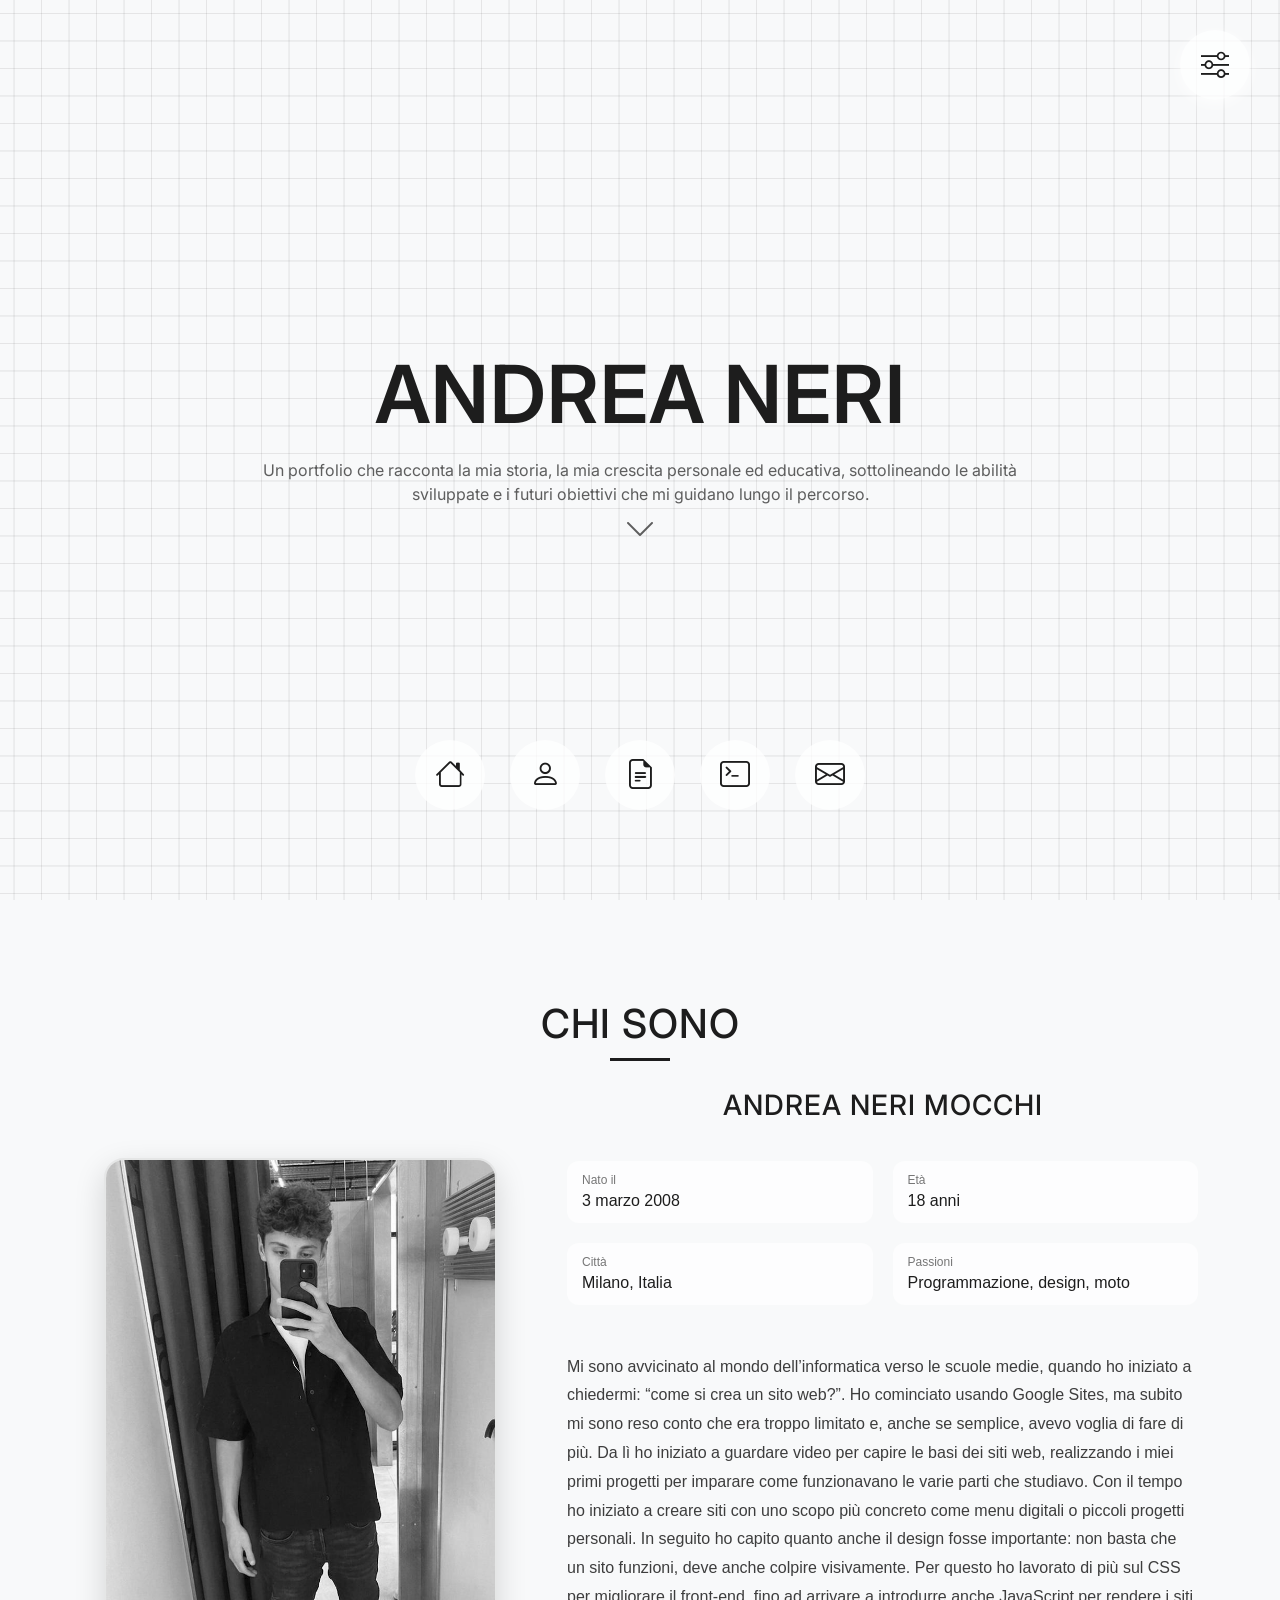
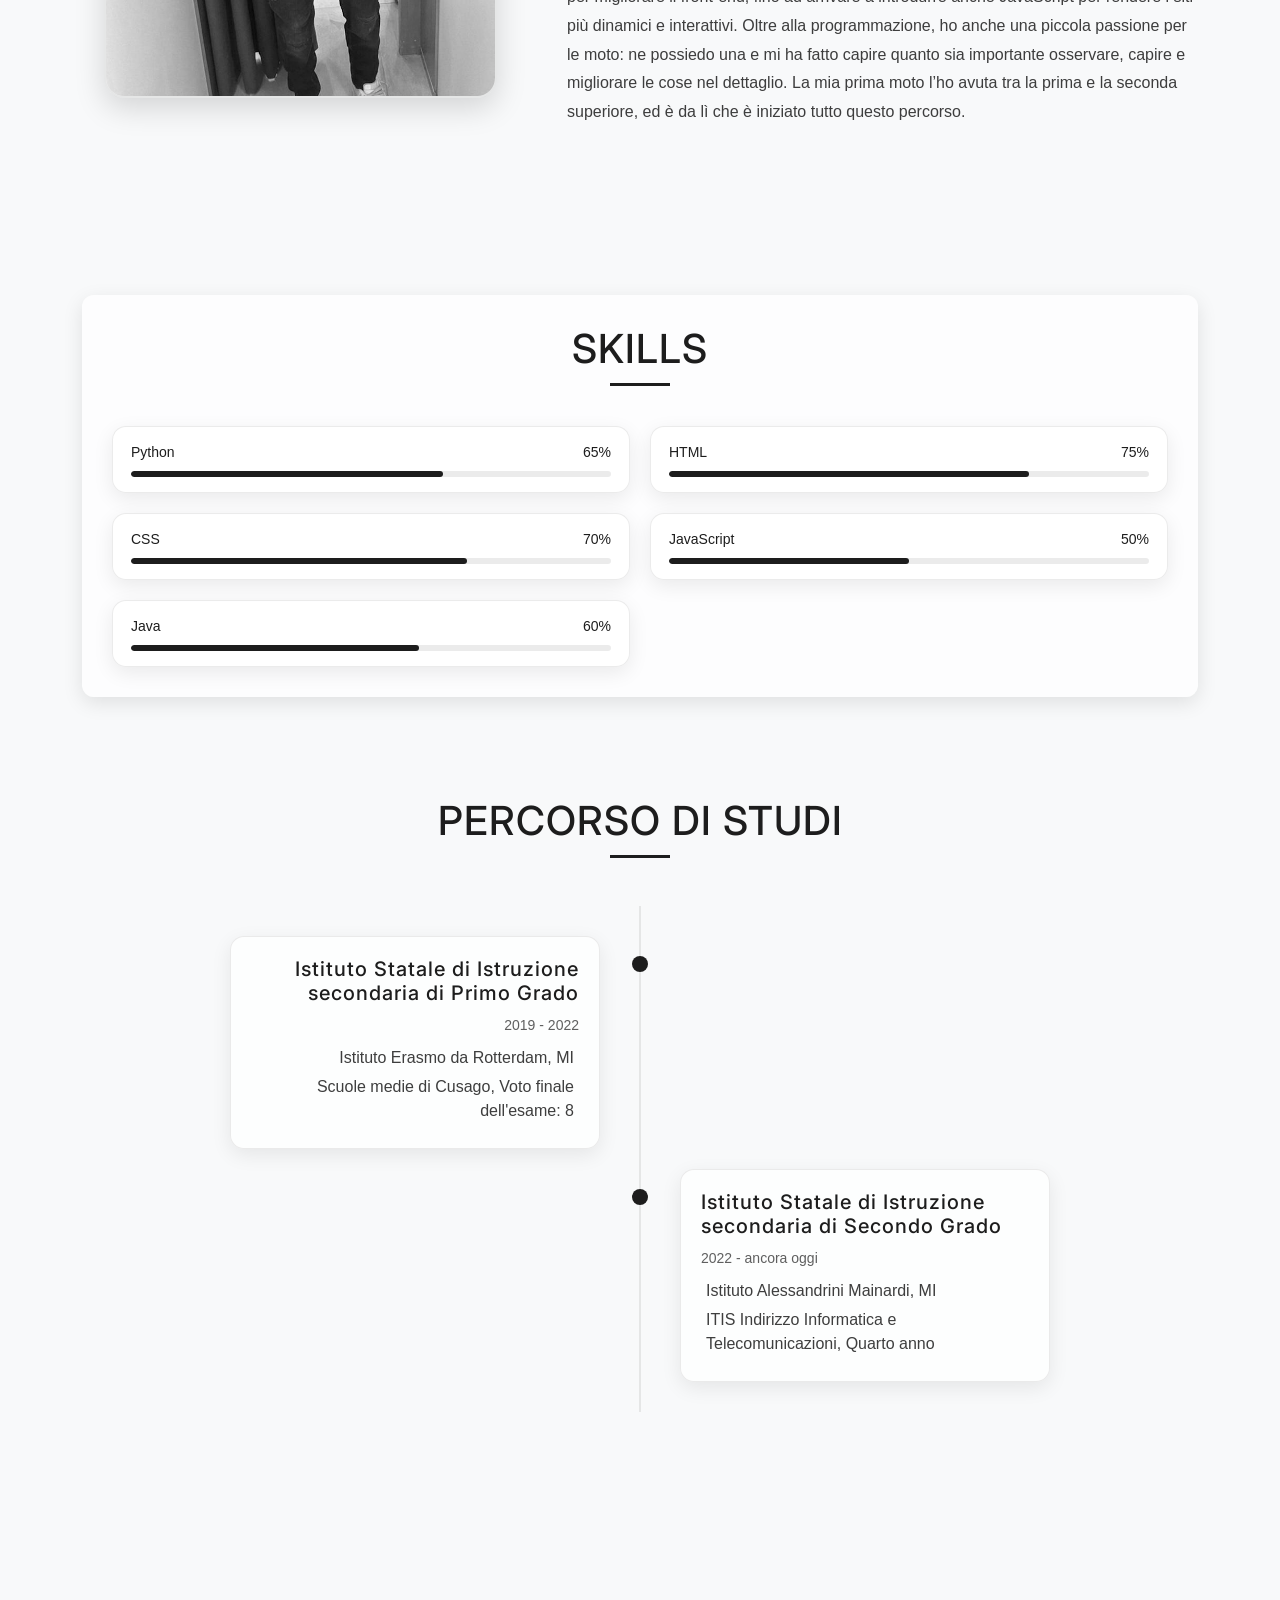
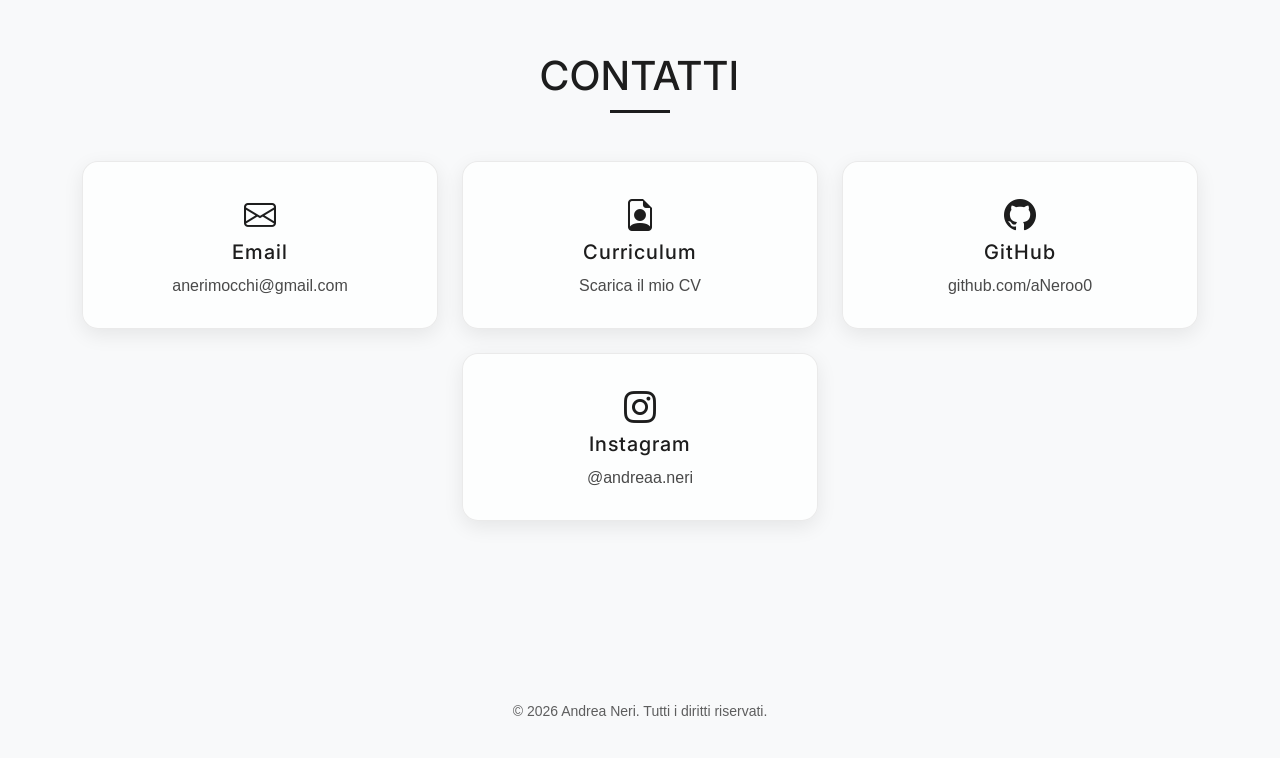
==== index.html @ 84ea5481 "Update index.html" ====
<!doctype html>
<html lang="it">
  <head>
    <meta charset="utf-8">
    <meta name="viewport" content="width=device-width, initial-scale=1">
    <title>Andrea Neri</title>
    <script src="loading/loading.js" defer></script>
    <link href="https://cdn.jsdelivr.net/npm/bootstrap@5.3.8/dist/css/bootstrap.min.css" rel="stylesheet" integrity="sha384-sRIl4kxILFvY47J16cr9ZwB07vP4J8+LH7qKQnuqkuIAvNWLzeN8tE5YBujZqJLB" crossorigin="anonymous">
    <!-- js -->
    <script src="js/index.js"></script>
    <!-- icons -->
    <link href="https://cdn.jsdelivr.net/npm/bootstrap-icons@1.11.3/font/bootstrap-icons.css" rel="stylesheet">
    <!-- Fonts -->
    <link href="https://fonts.googleapis.com/css2?family=Inter:wght@300;400;500;600&family=Playfair+Display:wght@500;600;700&display=swap" rel="stylesheet">
    <link rel="stylesheet" href="css/index.css">
  </head>
  <body>
    <!-- Navbar -->
    <nav class="bottom-navbar">
      <ul>
        <li>
          <a href="#home" data-label="HOME">
            <i class="bi bi-house"></i>
          </a>
        </li>
        <li>
          <a href="#chi-sono" data-label="CHI SONO">
            <i class="bi bi-person"></i>
          </a>
        </li>
        <li>
          <a href="#studi" data-label="STUDI">
            <i class="bi bi-file-earmark-text"></i>
          </a>
        </li>
        <li>
          <a href="#progetti" data-label="PROGETTI">
            <i class="bi bi-terminal"></i>
          </a>
        </li>
        <li>
          <a href="#contatti" data-label="CONTATTI">
            <i class="bi bi-envelope"></i>
          </a>
        </li>
      </ul>
    </nav>

    <!-- Home -->
    <main class="hero-section d-flex align-items-center justify-content-center text-center" id="home">
      <div class="container">
        <h1 class="display-1 fw-semibold hero-title">ANDREA NERI</h1>     
        <p class="mt-3 hero-description">
          Un portfolio che racconta la mia storia, la mia crescita personale ed educativa, sottolineando le abilità sviluppate e i futuri obiettivi che mi guidano lungo il percorso.
        </p>
        <i class="bi bi-chevron-down scroll-indicator"></i>
      </div>
    </main>

    <!-- Chi sono -->
    <section id="chi-sono" class="section">
      <div class="container">
        <div class="text-center mb-5">
          <h1 class="section-title">CHI SONO</h1>
          <div class="section-line"></div>
        </div>
        <div class="row align-items-center g-5">
          <div class="col-lg-5 text-center">
            <div class="about-image">
              <img src="img/me.jpeg" alt="Foto profilo" class="no-interaction" draggable="false">
            </div>
          </div>
          <div class="col-lg-7">
            <h2 class="info-title text-center">ANDREA NERI MOCCHI</h2>
            <div class="info-grid">
              <div class="info-item">
                <span>Nato il</span>
                <p>3 marzo 2008</p>
              </div>
              <div class="info-item">
                <span>Età</span>
                <p>18 anni</p>
              </div>
              <div class="info-item">
                <span>Città</span>
                <p>Milano, Italia</p>
              </div>
              <div class="info-item">
                <span>Passioni</span>
                <p>Programmazione, design, moto</p>
              </div>
            </div>
            <div class="row mt-5">
              <div class="col-12">
                <p class="about-text">
                  Mi sono avvicinato al mondo dell’informatica verso le scuole medie, quando ho iniziato a chiedermi: “come si crea un sito web?”. 
                  Ho cominciato usando Google Sites, ma subito mi sono reso conto che era troppo limitato e, anche se semplice, avevo voglia di fare di più. Da lì ho iniziato a guardare video per capire le basi dei siti web, realizzando i miei primi progetti per imparare come funzionavano le varie parti che studiavo. Con il tempo ho iniziato a creare siti con uno scopo più concreto come menu digitali o piccoli progetti personali. In seguito ho capito quanto anche il design fosse importante: non basta che un sito funzioni, deve anche colpire visivamente. Per questo ho lavorato di più sul CSS per migliorare il front-end, fino ad arrivare a introdurre anche JavaScript per rendere i siti più dinamici e interattivi. 
                  Oltre alla programmazione, ho anche una piccola passione per le moto: ne possiedo una e mi ha fatto capire quanto sia importante osservare, capire e migliorare le cose nel dettaglio. La mia prima moto l’ho avuta tra la prima e la seconda superiore, ed è da lì che è iniziato tutto questo percorso.
                </p>
              </div>
            </div>
          </div>
        </div>
        </div>
      </div>
      </div>
    </section>

    <!-- Skills -->
    <section>
      <div class="container">
        <div class="skills-wrapper mt-5">
        <div class="text-center mb-4">
          <h1 class="section-title">SKILLS</h1>
          <div class="section-line skills"></div>
        </div>
        <div class="skills-grid">
          <div class="skill">
            <div class="skill-header">
              <span>Python</span>
              <span>65%</span>
            </div>
            <div class="skill-bar">
              <div class="skill-fill" style="width: 65%"></div>
            </div>
          </div>
          <div class="skill">
            <div class="skill-header">
              <span>HTML</span>
              <span>75%</span>
            </div>
            <div class="skill-bar">
              <div class="skill-fill" style="width: 75%"></div>
            </div>
          </div>
          <div class="skill">
            <div class="skill-header">
              <span>CSS</span>
              <span>70%</span>
            </div>
            <div class="skill-bar">
              <div class="skill-fill" style="width: 70%"></div>
            </div>
          </div>
          <div class="skill">
            <div class="skill-header">
              <span>JavaScript</span>
              <span>50%</span>
            </div>
            <div class="skill-bar">
              <div class="skill-fill" style="width: 50%"></div>
            </div>
          </div>
          <div class="skill">
            <div class="skill-header">
              <span>Java</span>
              <span>60%</span>
            </div>
            <div class="skill-bar">
              <div class="skill-fill" style="width: 60%"></div>
            </div>
          </div>
      <div>
    </section>

    <!-- Studi -->
    <section id="studi" class="section">
      <div class="container">
        <div class="text-center mb-5">
          <h1 class="section-title">PERCORSO DI STUDI</h1>
          <div class="section-line"></div>
        </div>
        <div class="timeline">
          <div class="timeline-item">
            <div class="timeline-dot"></div>
            <div class="timeline-content">
              <h3>Istituto Statale di Istruzione secondaria di Primo Grado</h3>
              <span class="timeline-date">2019 - 2022</span>
              <p>Istituto Erasmo da Rotterdam, MI</p>
              <p>Scuole medie di Cusago, Voto finale dell'esame: 8</p>
            </div>
          </div>
          <div class="timeline-item">
            <div class="timeline-dot"></div>
            <div class="timeline-content">
              <h3>Istituto Statale di Istruzione secondaria di Secondo Grado</h3>
              <span class="timeline-date">2022 - ancora oggi</span>
              <p>Istituto Alessandrini Mainardi, MI</p>
              <p>ITIS Indirizzo Informatica e Telecomunicazioni, Quarto anno</p>
            </div>
          </div>
        </div>
      </div>
    </section>

    <!-- Progetti 
    <section id="progetti">
      <div class="container">
        <div class="mt-5">
        <div class="text-center mb-4">
          <h1 class="section-title">PROGETTI</h1>
          <div class="section-line"></div>
        </div>
        <div class="main-content text-center">
          <span>IN LAVORAZIONE</span>
        </div>
      </div>
    </section>
    -->

    <!-- Contatti -->
    <section id="contatti" class="section">
      <div class="container">
        <div class="text-center mb-5">
          <h1 class="section-title">CONTATTI</h1>
          <div class="section-line"></div>
        </div>
        <div class="row justify-content-center g-4">
          <div class="col-md-4 col-sm-6">
            <a href="mailto:anerimocchi@gmail.com" class="contact-card text-center">
              <i class="bi bi-envelope"></i>
              <h5>Email</h5>
              <p>anerimocchi@gmail.com</p>
            </a>
          </div>
          <div class="col-md-4 col-sm-6">
            <a href="CV_Andrea_Neri.pdf" target="_blank" class="contact-card text-center">
              <i class="bi bi-file-earmark-person"></i>
              <h5>Curriculum</h5>
              <p>Scarica il mio CV</p>
            </a>
          </div>
          <div class="col-md-4 col-sm-6">
            <a href="https://github.com/aNeroo0" target="_blank" class="contact-card text-center">
              <i class="bi bi-github"></i>
              <h5>GitHub</h5>
              <p>github.com/aNeroo0</p>
            </a>
          </div>
          <div class="col-md-4 col-sm-6">
            <a href="https://instagram.com/andreaa.neri" target="_blank" class="contact-card text-center">
              <i class="bi bi-instagram"></i>
              <h5>Instagram</h5>
              <p>@andreaa.neri</p>
            </a>
          </div>
        </div>
      </div>
    </section>

    <!-- Footer -->
    <footer class="footer text-center">
      <div class="container">
        <p>© 2026 Andrea Neri. Tutti i diritti riservati.</p>
      </div>
    </footer>

    <!-- Pulsante Impostazioni -->
    <div class="settings-container">
      <button class="settings-btn" id="settingsToggle">
        <i class="bi bi-sliders"></i>
      </button>
      <div class="settings-menu" id="settingsMenu">
        <h6 class="settings-title">Impostazioni</h6>
        <div class="settings-item">
          <i class="bi bi-moon-stars"></i>
          <span>Modalità Scura</span>
          <label class="switch">
            <input type="checkbox" id="themeToggle">
            <span class="slider"></span>
          </label>
        </div>
        <div class="settings-item">
          <i class="bi bi-type"></i>
          <span>Testo Grande</span>
          <label class="switch">
            <input type="checkbox" id="fontToggle">
            <span class="slider"></span>
          </label>
        </div>
      </div>
    </div>

    <!-- MOBILE NAVBAR -->
    <button class="menu-toggle" id="menuToggle">
      <i class="bi bi-list"></i>
    </button>

    <div id="menuOverlay" class="menu-overlay">
      <div class="menu-box">
        <nav class="mobile-nav">
          <a href="#home">Home</a>
          <a href="#chi-sono">Chi sono</a>
          <a href="#studi">Studi</a>
          <a href="#progetti">Progetti</a>
          <a href="#contatti">Contatti</a>
        </nav>
        
        <hr class="menu-divider">
        
        <div class="mobile-settings">
          <div class="settings-item">
            <div class="d-flex align-items-center">
              <i class="bi bi-moon-stars"></i>
              <span>Modalità Scura</span>
            </div>
            <label class="switch">
              <input type="checkbox" id="themeToggleMobile">
              <span class="slider"></span>
            </label>
          </div>

          <div class="settings-item mt-3">
            <div class="d-flex align-items-center">
              <i class="bi bi-type me-2"></i>
              <span>Testo Grande</span>
            </div>
            <label class="switch">
              <input type="checkbox" id="fontToggleMobile">
              <span class="slider"></span>
            </label>
          </div>
        </div>
      </div>
    </div>
    
    <script src="https://cdn.jsdelivr.net/npm/bootstrap@5.3.8/dist/js/bootstrap.bundle.min.js" integrity="sha384-FKyoEForCGlyvwx9Hj09JcYn3nv7wiPVlz7YYwJrWVcXK/BmnVDxM+D2scQbITxI" crossorigin="anonymous"></script>
  </body>
</html>
---- css/index.css ----
html, body {
  height: 100%;
  margin: 0;
  padding: 0;
}

* {
  box-sizing: border-box;
}

/* Variabili Tema */
:root {
  --bg-color: #f8f9fa;
  --grid-color: rgba(0, 0, 0, 0.08);
  --text-color: #1d1d1d;
  --card-bg: rgba(255, 255, 255, 0.750);
}

body.dark-mode {
  --bg-color: #191a1a;
  --grid-color: rgba(114, 114, 114, 0.3);
  --text-color: #ffffff;
  --card-bg: rgba(0, 0, 0, 0.6);
}

body {
  min-height: 100vh;
  background-color: var(--bg-color);
  background-image:
    linear-gradient(0deg,
      transparent 24%,
      var(--grid-color) 25%,
      var(--grid-color) 26%,
      transparent 27%,
      transparent 74%,
      var(--grid-color) 75%,
      var(--grid-color) 76%,
      transparent 77%,
      transparent),
    linear-gradient(90deg,
      transparent 24%,
      var(--grid-color) 25%,
      var(--grid-color) 26%,
      transparent 27%,
      transparent 74%,
      var(--grid-color) 75%,
      var(--grid-color) 76%,
      transparent 77%,
      transparent);
  background-size: 55px 55px;
  background-attachment: fixed;
  color: var(--text-color);
  font-family: "Segoe UI", Arial, sans-serif;
  transition: background-color 0.3s ease, color 0.3s ease;
  overflow-x: hidden;
}

h1, h2, h3, h4, h5, h6 {
  font-family: "Inter", sans-serif;
  font-weight: 500;
  letter-spacing: 1px;
}

.main-content {
  background: var(--card-bg);
  border-radius: 12px;
  padding: 40px;
  margin-top: 40px;
  box-shadow: 0 4px 20px rgba(0, 0, 0, 0.1);
}

.section {
  padding: 100px 0;
}

::selection {
  background: var(--text-color);
  color: var(--bg-color);
}

::-moz-selection {
  background: var(--text-color);
  color: var(--bg-color);
}

.section-line {
  width: 60px;
  height: 3px;
  background: var(--text-color);
  margin: 10px auto 0;
}

.no-interaction {
  pointer-events: none;
  user-select: none;
  -webkit-user-select: none;
  -moz-user-select: none; 
  -ms-user-select: none; 
  -webkit-user-drag: none;
}

/* Navbar */
.bottom-navbar {
  position: fixed;
  bottom: 80px;
  left: 50%;
  transform: translateX(-50%);
  padding: 10px 15px;
  border-radius: 50px;
  z-index: 1000;
  transition: all 0.3s ease;
}

.bottom-navbar ul {
  list-style: none;
  display: flex;
  gap: 25px;
  margin: 0;
  padding: 0;
}

.bottom-navbar a {
  position: relative;
  width: 70px;
  height: 70px;
  background: var(--card-bg);
  color: var(--text-color);
  border-radius: 50%;
  display: flex;
  align-items: center;
  justify-content: center;
  text-decoration: none;
  font-size: 30px;
  transition: all 0.3s ease;
}

.bottom-navbar a:hover {
  background: var(--text-color);
  color: var(--bg-color);
  transform: translateY(-5px);
}

.bottom-navbar a::after {
  font-family: "Inter", sans-serif;
  font-weight: 500;
  letter-spacing: 1px;
  content: attr(data-label);
  position: absolute;
  bottom: 80px;
  left: 50%;
  transform: translateX(-50%);
  background: var(--text-color);
  color: var(--bg-color);
  padding: 5px 10px;
  border-radius: 5px;
  font-size: 12px;
  white-space: nowrap;
  opacity: 0;
  pointer-events: none;
  transition: opacity 0.3s ease, transform 0.3s ease;
}

.bottom-navbar a:hover::after {
  opacity: 1;
  transform: translateX(-50%) translateY(-5px);
}


/* Home */
.hero-section {
  min-height: 100vh;
  display: flex;
  align-items: center;
  justify-content: center;
  text-align: center;
  padding: 20px;
}

.hero-title {
  font-family: "Inter", sans-serif;
  font-weight: 500;
  letter-spacing: 1px;
}

.hero-description {
  font-family: "Inter", sans-serif;
  max-width: 800px;
  margin: 0 auto;
  opacity: 0.7;
}

.scroll-indicator {
  margin-top: 40px;
  font-size: 2rem;
  color: var(--text-color);
  opacity: 0.7;
  animation: bounce 1.8s infinite;
}

@keyframes bounce {
  0%, 100% {
    opacity: 0.5;
  }
  50% {
    opacity: 1;
  }
}

/* Chi sono */
.about-image {
  width: 90%;
  margin: auto;
  border-radius: 20px;
  overflow: hidden;
  border: 2px solid var(--grid-color);
  box-shadow: 0 10px 30px rgba(0,0,0,0.15);
}

.about-image img {
  width: 110%;
  height: 110%;
  object-fit: cover;
}

.info-title {
  margin-top: -50px;
  padding: 30px;
  font-size: 28px;
}

.info-grid {
  display: grid;
  grid-template-columns: 2fr 2fr;
  gap: 20px;
}

.info-item {
  padding: 10px 15px;
  background: var(--card-bg);
  border-radius: 12px;
}

.info-item span {
  font-size: 12px;
  opacity: 0.6;
  display: block;
}

.info-item p {
  margin: 0;
  font-weight: 500;
}

.about-text {
  line-height: 1.8;
  opacity: 0.85;
  margin-bottom: 20px;
}

/* Skills */
.skills-wrapper {
  background: var(--card-bg);
  padding: 30px;
  border-radius: 12px;
  box-shadow: 0 6px 20px rgba(0,0,0,0.1);
}

.skills {
  margin-bottom: 40px;
}

.skills-grid {
  display: grid;
  grid-template-columns: 1fr 1fr;
  gap: 20px;
}

.skill {
  background: var(--card-bg);
  padding: 15px 18px;
  border-radius: 14px;
  border: 1px solid var(--grid-color);
  box-shadow: 0 6px 20px rgba(0,0,0,0.08);
}

.skill-header {
  display: flex;
  justify-content: space-between;
  font-weight: 500;
  font-size: 14px;
  margin-bottom: 8px;
}

.skill-bar {
  width: 100%;
  height: 6px;
  background: var(--grid-color);
  border-radius: 20px;
  overflow: hidden;
}

.skill-fill {
  height: 100%;
  background: var(--text-color);
  border-radius: 20px;
  transition: width 1s ease;
}

/* Studi */
.timeline {
  position: relative;
  max-width: 900px;
  margin: 40px auto;
  padding: 20px 0;
}

.timeline::before {
  content: "";
  position: absolute;
  left: 50%;
  top: 0;
  width: 2px;
  height: 100%;
  background: var(--grid-color);
  transform: translateX(-50%);
}

.timeline-item {
  position: relative;
  width: 50%;
  padding: 10px 40px;
  box-sizing: border-box;
}

.timeline-item:nth-child(odd) {
  left: 0;
  text-align: right;
}

.timeline-item:nth-child(even) {
  left: 50%;
  text-align: left;
}

.timeline-dot {
  position: absolute;
  top: 30px;
  right: -8px;
  width: 16px;
  height: 16px;
  background: var(--text-color);
  border-radius: 50%;
}

.timeline-item:nth-child(even) .timeline-dot {
  left: -8px;
}

.timeline-content {
  background: var(--card-bg);
  padding: 20px;
  border-radius: 14px;
  border: 1px solid var(--grid-color);
  box-shadow: 0 6px 20px rgba(0, 0, 0, 0.08);
}

.timeline-content h3 {
  margin-bottom: 10px;
  font-size: 20px;
}

.timeline-date {
  font-size: 14px;
  opacity: 0.7;
  display: block;
  margin-bottom: 10px;
}

.timeline-content p {
  margin: 5px;
  opacity: 0.85;
}

/* Progetti */
/* Contatti */
.contact-card {
  display: block;
  background: var(--card-bg);
  border: 1px solid var(--grid-color);
  border-radius: 16px;
  padding: 30px 20px;
  text-decoration: none;
  color: var(--text-color);
  transition: all 0.3s ease;
  box-shadow: 0 6px 20px rgba(0, 0, 0, 0.08);
  height: 100%;
}

.contact-card i {
  font-size: 2rem;
  margin-bottom: 15px;
  color: var(--text-color);
}

.contact-card h5 {
  margin-bottom: 10px;
  font-family: "Inter", sans-serif;
}

.contact-card p {
  margin: 0;
  opacity: 0.8;
  font-weight: 500;
}

.contact-card:hover {
  transform: translateY(-6px);
  box-shadow: 0 12px 25px rgba(0, 0, 0, 0.12);
  color: var(--text-color);
}

.contact-card:visited,
.contact-card:active {
  color: var(--text-color);
  text-decoration: none;
}

/* Footer */
.footer {
  margin-top: 60px;
  padding: 20px 0;
  background: transparent;
  opacity: 0.7;
  font-size: 14px;
}


/* Impostazioni */
.settings-container {
  position: fixed;
  top: 30px;
  right: 30px;
  z-index: 1100;
}

.settings-btn {
  width: 70px;
  height: 70px;
  background: var(--card-bg);
  color: var(--text-color);
  border: none;
  border-radius: 50%;
  font-size: 28px;
  display: flex;
  align-items: center;
  justify-content: center;
  box-shadow: 0 4px 15px var(--card-bg);
  transition: all 0.3s ease;
}

.settings-btn:hover {
  background: var(--card-bg);
  color: var(--text-color);
}
.settings-menu {
  position: absolute;
  top: 80px;
  right: 0;
  width: 260px;
  background: var(--card-bg);
  border-radius: 16px;
  padding: 20px;
  border: 1px solid var(--grid-color);
  box-shadow: 0 10px 25px rgba(0, 0, 0, 0.15);
  display: none;
  backdrop-filter: blur(10px);
}

.settings-menu.active {
  display: block;
  animation: fadeIn 0.3s ease;
}

.settings-title {
  font-family: "Inter", sans-serif;
  margin-bottom: 20px;
  text-align: center;
}

.settings-item {
  display: flex;
  align-items: center;
  justify-content: space-between;
  margin-bottom: 15px;
  font-size: 14px;
}

.settings-item i {
  margin-right: 8px;
}

.switch {
  position: relative;
  display: inline-block;
  width: 42px;
  height: 22px;
}

.switch input {
  opacity: 0;
  width: 0;
  height: 0;
}

.slider {
  position: absolute;
  cursor: pointer;
  inset: 0;
  background-color: #ccc;
  border-radius: 34px;
  transition: 0.3s;
}

.slider:before {
  content: "";
  position: absolute;
  height: 16px;
  width: 16px;
  left: 3px;
  bottom: 3px;
  background-color: white;
  border-radius: 50%;
  transition: 0.3s;
}

input:checked + .slider {
  background-color: var(--bg-color);
}

input:checked + .slider:before {
  transform: translateX(20px);
}

body.large-text {
  font-size: 1.1rem;
}


/* Media Queries */
@media (max-width: 768px) {

  html, body {
    overflow-x: hidden;
  }

  /* Navbar */
  .bottom-navbar,
  .settings-container {
    display: none;
  }

  /* Chi sono */
  .info-grid {
    grid-template-columns: 1fr;
  }

  .about-text {
    margin: 10px;
  }
  
  /* Skills */
  .skills-grid {
    grid-template-columns: 1fr;
  }
  
  /* Studi */
  .timeline::before {
    left: 0px;
    transform: none;
  }

  .timeline-item {
    margin-top: 80px;
    width: 100%;
    padding: 10px 20px;
  }
  
  .timeline-item:nth-child(odd),
  .timeline-item:nth-child(even) {
    left: 0;
    text-align: left;
  }
  
  .timeline-dot {
    top: -8px;
    left: -6px;
  }
}

.menu-toggle,
.menu-overlay {
    display: none;
}

/* MOBILE NAVBAR */
@media (max-width: 768px) {
  .menu-toggle {
    position: fixed;
    top: 20px;
    right: 20px;
    z-index: 2100;
    width: 55px;
    height: 55px;
    border-radius: 50%;
    border: none;
    background: var(--card-bg);
    color: var(--text-color);
    font-size: 26px;
    display: flex;
    align-items: center;
    justify-content: center;
    box-shadow: 0 4px 15px rgba(0,0,0,0.1);
    cursor: pointer;
    transition: transform 0.3s cubic-bezier(0.175, 0.885, 0.32, 1.275);
    backdrop-filter: blur(5px);
  }

  .menu-toggle:active {
    transform: scale(0.9);
  }

  .menu-overlay {
    position: fixed;
    inset: 0;
    background: rgba(0, 0, 0, 0.4);
    backdrop-filter: blur(8px);
    display: flex;
    justify-content: center;
    align-items: center;
    opacity: 0;
    pointer-events: none;
    transition: all 0.4s ease;
    z-index: 2000;
  }

  .menu-overlay.active {
    opacity: 1;
    pointer-events: all;
  }

  .menu-box {
    background: var(--card-bg);
    width: 85%;
    max-width: 320px;
    padding: 40px 30px;
    border-radius: 24px;
    text-align: center;
    box-shadow: 0 20px 40px rgba(0,0,0,0.2);
    transform: translateY(30px) scale(0.9);
    transition: all 0.4s cubic-bezier(0.165, 0.84, 0.44, 1);
  }

  .menu-overlay.active .menu-box {
    transform: translateY(0) scale(1);
  }

  .mobile-nav a {
    display: block;
    padding: 12px;
    margin: 5px 0;
    color: var(--text-color);
    text-decoration: none;
    font-size: 20px;
    font-weight: 500;
    font-family: "Inter", sans-serif;
    transition: opacity 0.2s;
  }

  .mobile-nav a:active {
    opacity: 0.5;
  }

  .menu-divider {
    margin: 25px 0;
    opacity: 0.1;
    border-color: var(--text-color);
  }
  .mobile-settings .settings-item {
    display: flex;
    align-items: center;
    justify-content: space-between;
    font-size: 16px;
  }
}
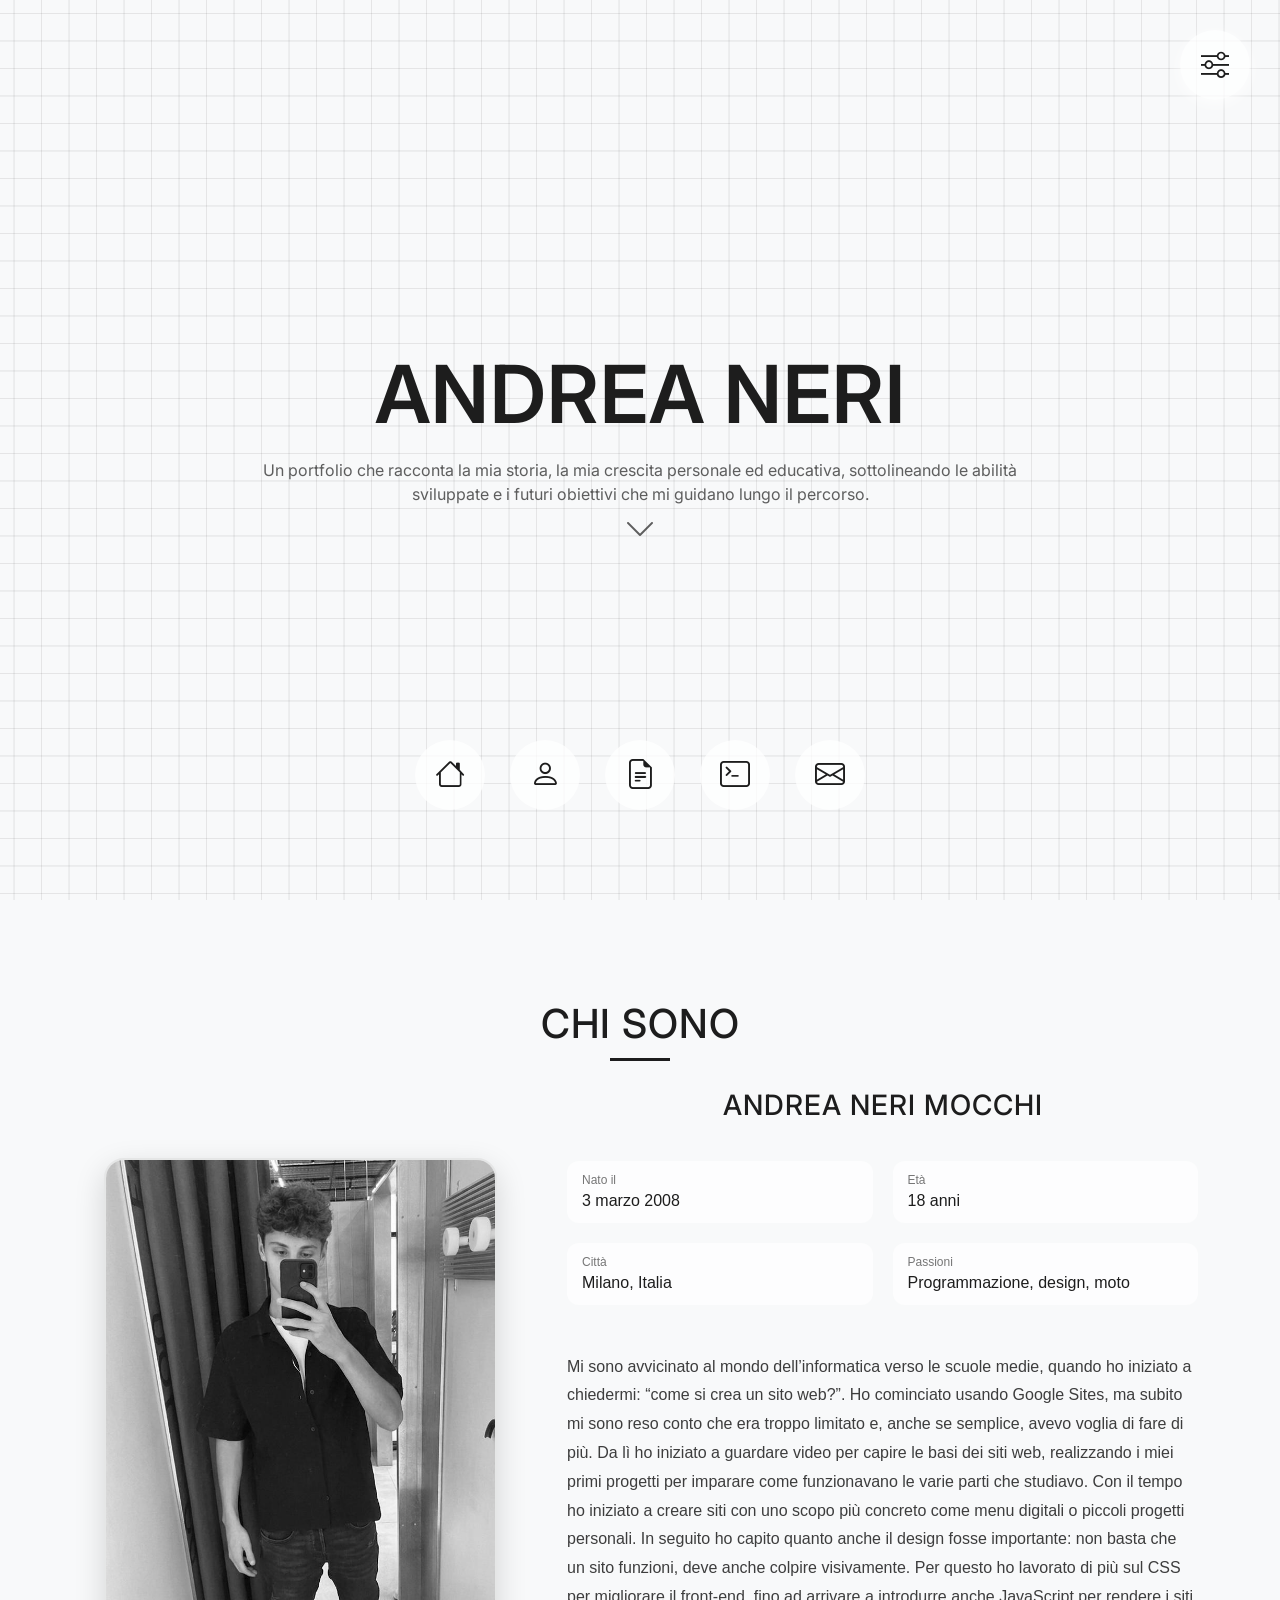
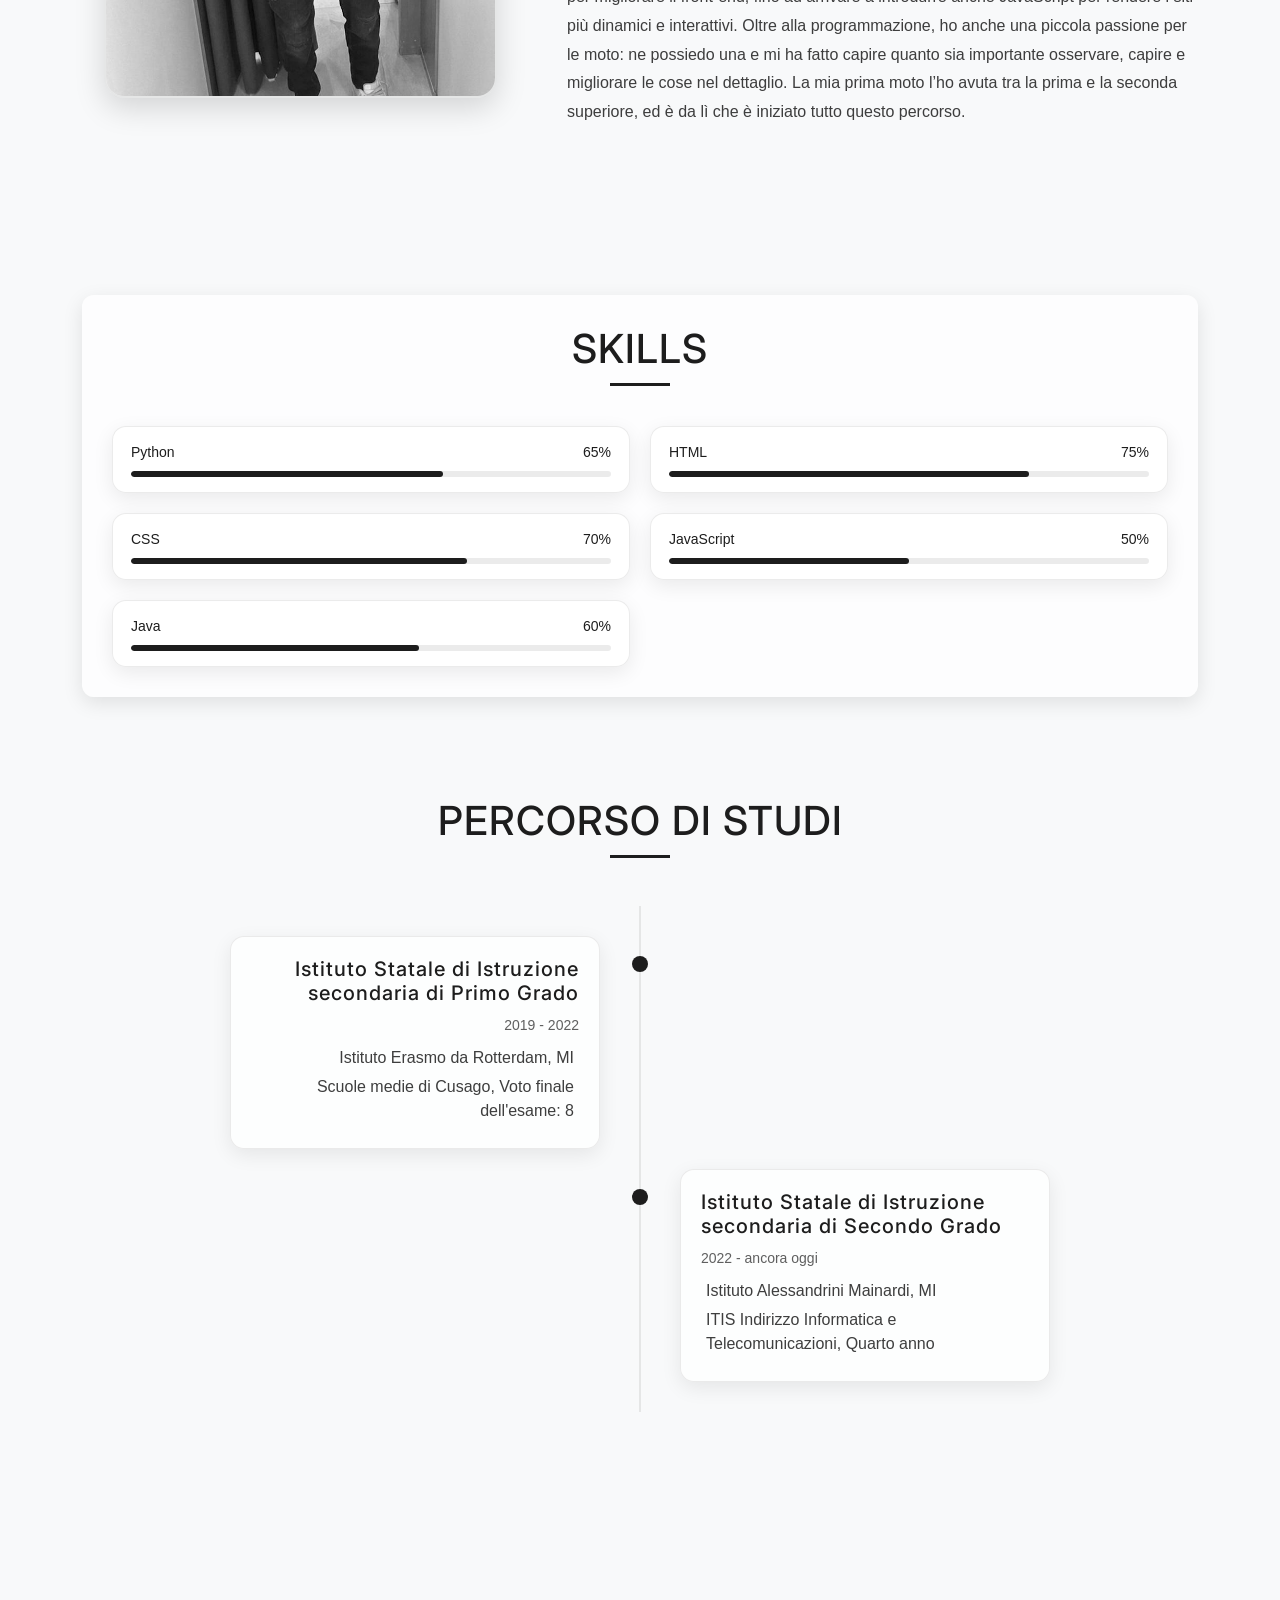
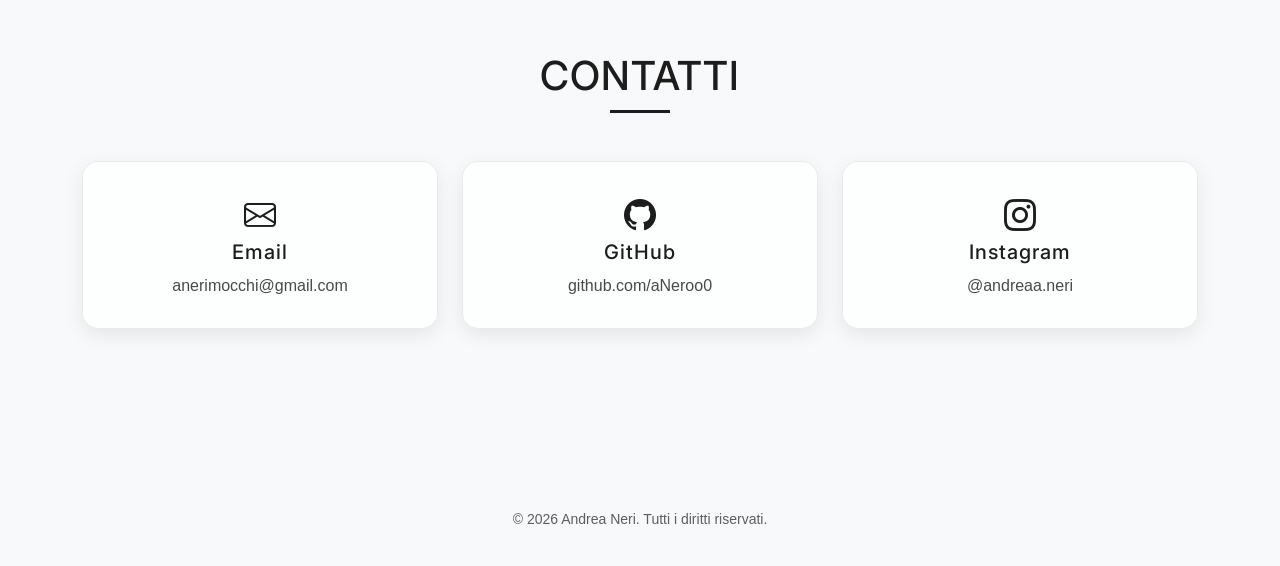
==== commit d66751ee: "Update index.html" ====
--- a/index.html
+++ b/index.html
@@ -224,13 +224,6 @@
             </a>
           </div>
           <div class="col-md-4 col-sm-6">
-            <a href="CV_Andrea_Neri.pdf" target="_blank" class="contact-card text-center">
-              <i class="bi bi-file-earmark-person"></i>
-              <h5>Curriculum</h5>
-              <p>Scarica il mio CV</p>
-            </a>
-          </div>
-          <div class="col-md-4 col-sm-6">
             <a href="https://github.com/aNeroo0" target="_blank" class="contact-card text-center">
               <i class="bi bi-github"></i>
               <h5>GitHub</h5>
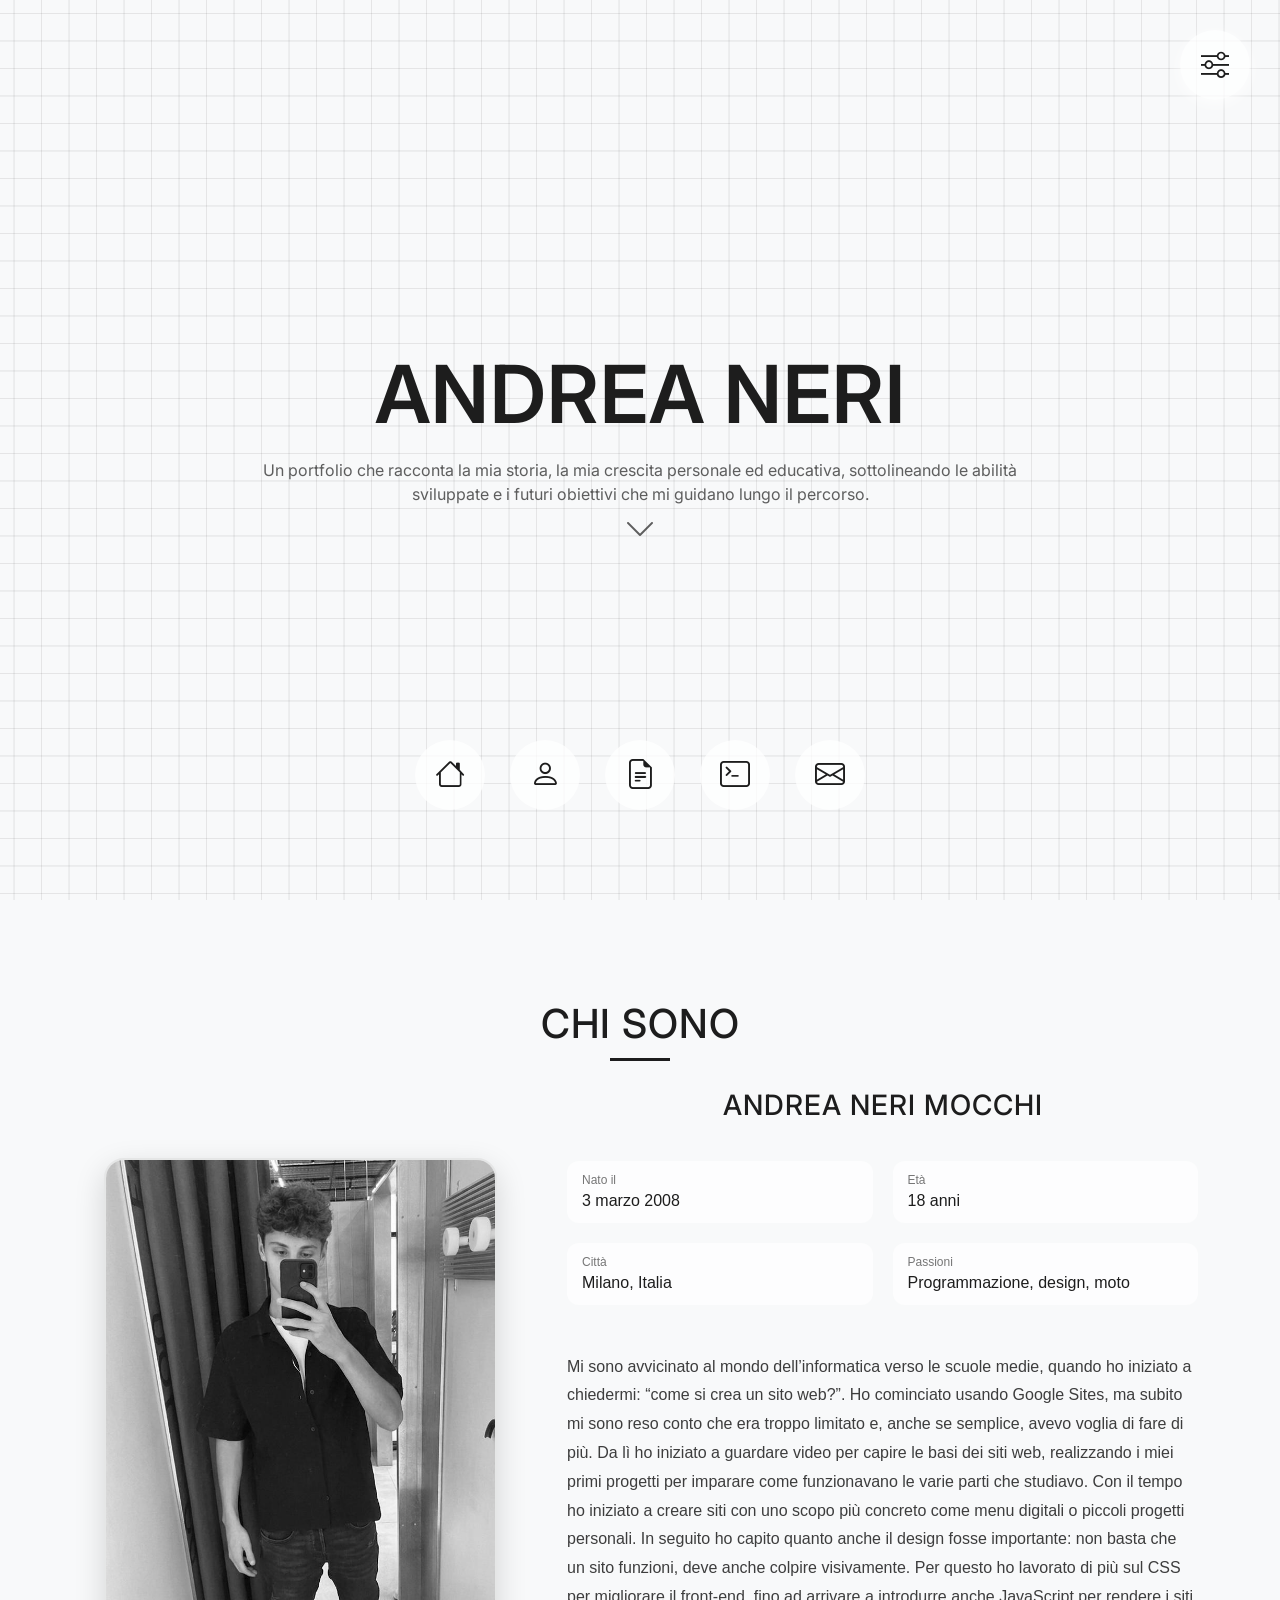
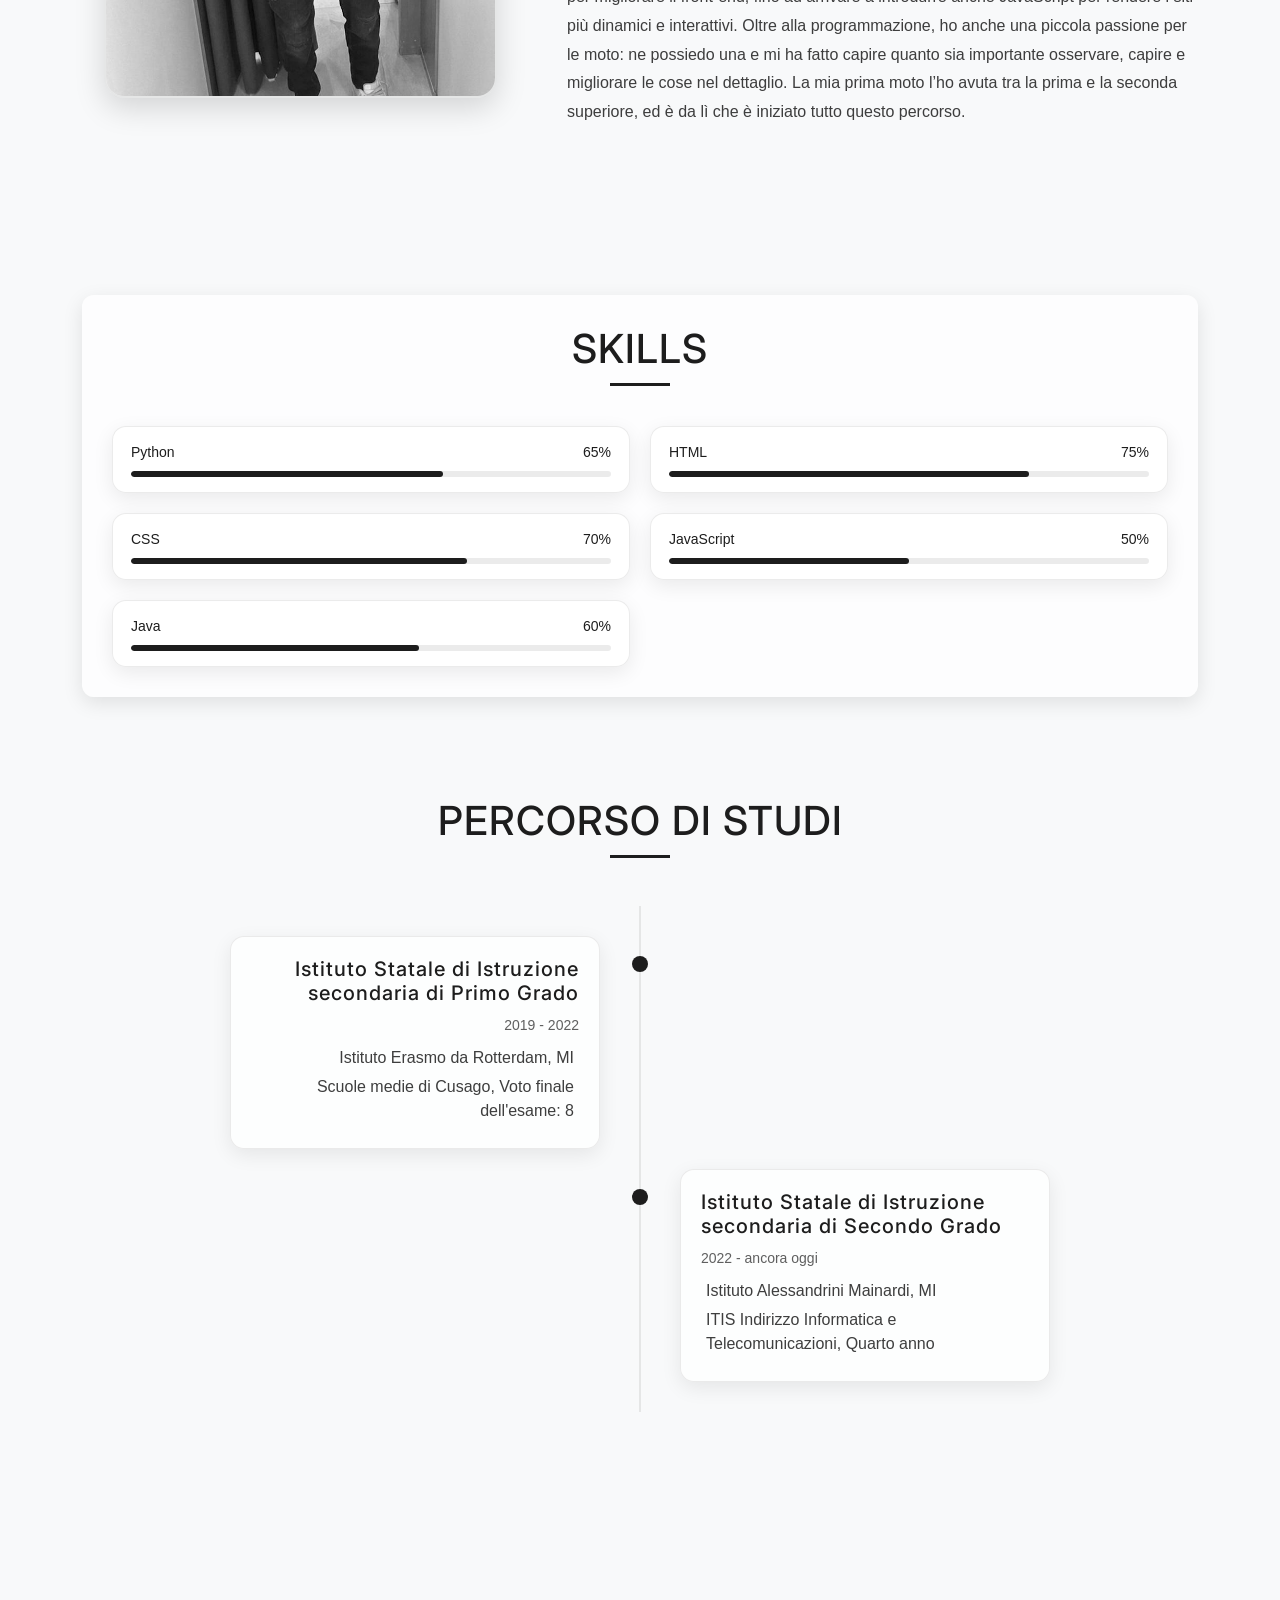
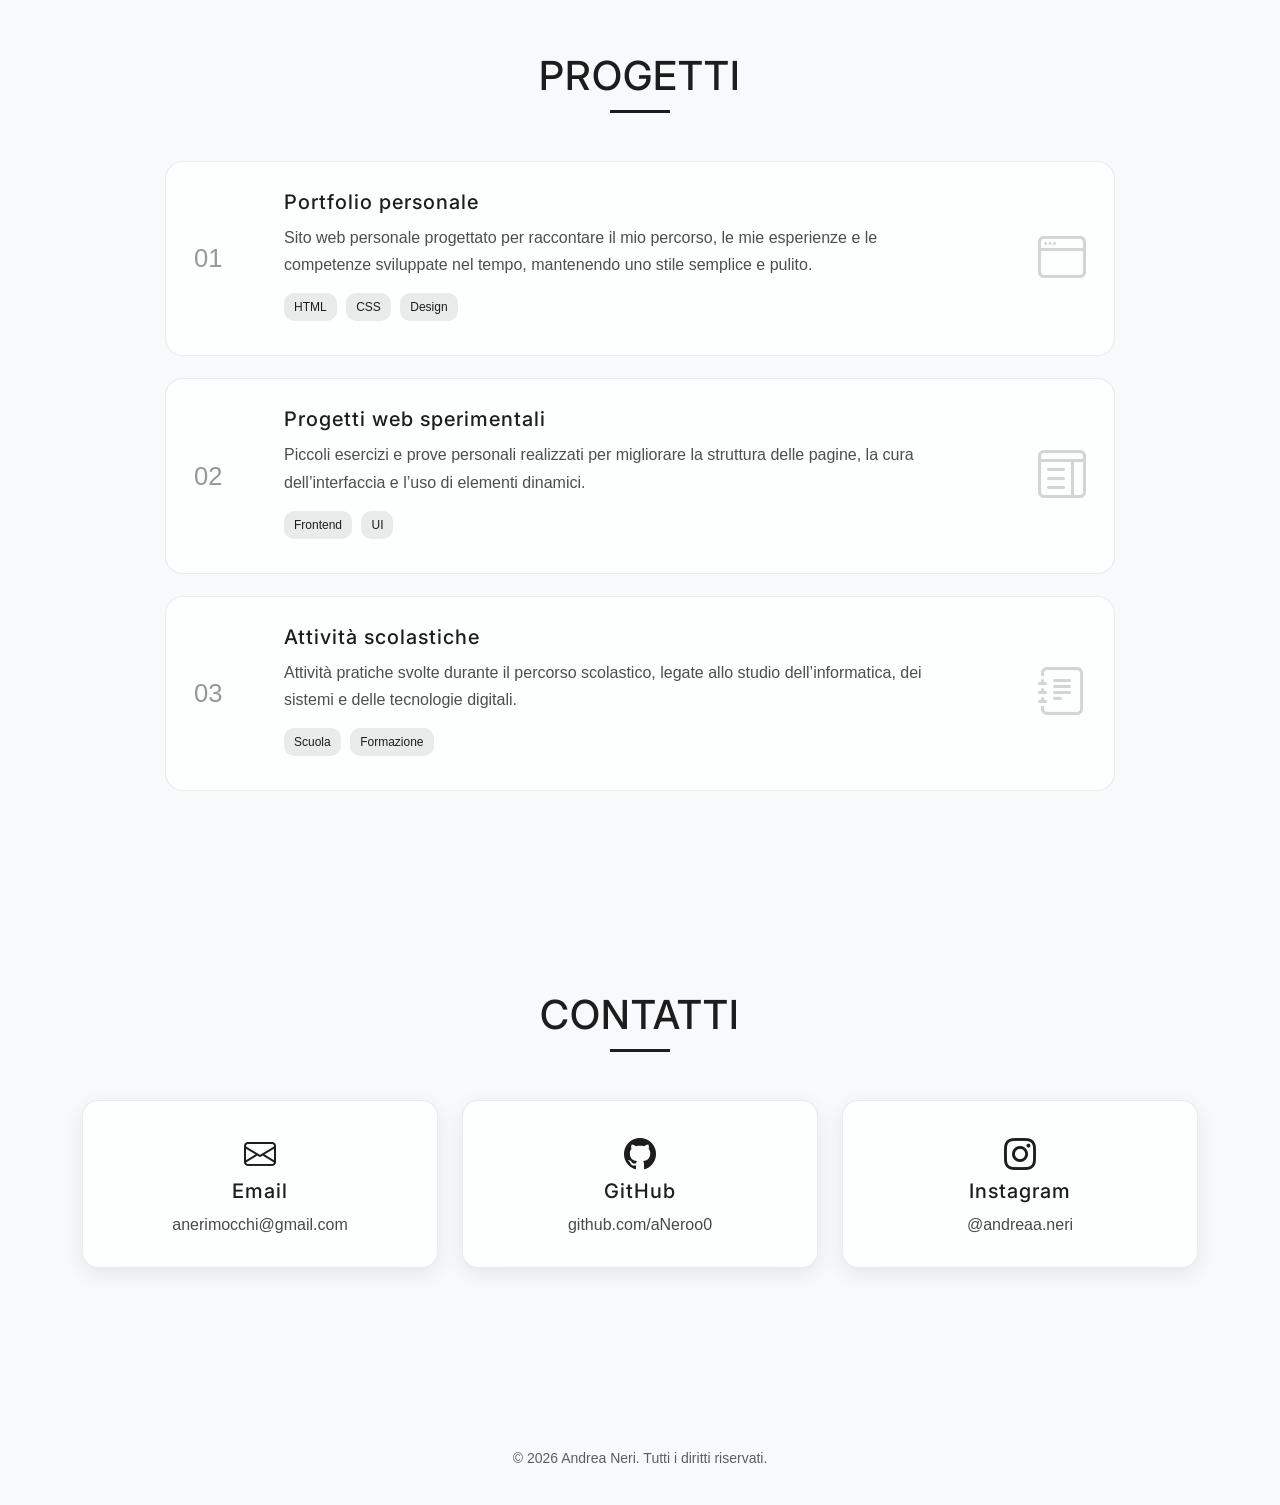
==== commit 5e986822: "update progetti" ====
--- a/index.html
+++ b/index.html
@@ -4,7 +4,15 @@
     <meta charset="utf-8">
     <meta name="viewport" content="width=device-width, initial-scale=1">
     <title>Andrea Neri</title>
+    <!-- Favicon -->
+    <link rel="icon" type="image/png" sizes="32x32" href="img/favicon-32x32.png">
+    <link rel="icon" type="image/png" sizes="16x16" href="img/favicon-16x16.png">
+    <!-- Apple -->
+    <link rel="apple-touch-icon" href="img/apple-touch-icon.png">
+    <!-- Android -->
+    <link rel="icon" type="image/png" sizes="192x192" href="img/android-chrome-192x192.png">
     <script src="loading/loading.js" defer></script>
+    <!-- bootstrap -->
     <link href="https://cdn.jsdelivr.net/npm/bootstrap@5.3.8/dist/css/bootstrap.min.css" rel="stylesheet" integrity="sha384-sRIl4kxILFvY47J16cr9ZwB07vP4J8+LH7qKQnuqkuIAvNWLzeN8tE5YBujZqJLB" crossorigin="anonymous">
     <!-- js -->
     <script src="js/index.js"></script>
@@ -193,20 +201,58 @@
       </div>
     </section>
 
-    <!-- Progetti 
-    <section id="progetti">
-      <div class="container">
-        <div class="mt-5">
-        <div class="text-center mb-4">
-          <h1 class="section-title">PROGETTI</h1>
-          <div class="section-line"></div>
-        </div>
-        <div class="main-content text-center">
-          <span>IN LAVORAZIONE</span>
-        </div>
-      </div>
-    </section>
-    -->
+    <!-- Progetti -->
+    <section id="progetti" class="section">
+    <div class="container">
+      <div class="text-center mb-5">
+        <h1 class="section-title">PROGETTI</h1>
+        <div class="section-line"></div>
+      </div>
+
+      <div class="bacheca">
+        <div class="progetto">
+          <span class="progetto-numero">01</span>
+          <div class="progetto-content">
+            <h3>Portfolio personale</h3>
+            <p>Sito web personale progettato per raccontare il mio percorso, le mie esperienze e le competenze sviluppate nel tempo, mantenendo uno stile semplice e pulito.</p>
+            <div class="progetto-tags">
+              <span>HTML</span>
+              <span>CSS</span>
+              <span>Design</span>
+            </div>
+          </div>
+          <i class="bi bi-window progetto-icon"></i>
+        </div>
+
+        <div class="progetto">
+          <span class="progetto-numero">02</span>
+          <div class="progetto-content">
+            <h3>Progetti web sperimentali</h3>
+            <p>Piccoli esercizi e prove personali realizzati per migliorare la struttura delle pagine, la cura dell’interfaccia e l’uso di elementi dinamici.</p>
+            <div class="progetto-tags">
+              <span>Frontend</span>
+              <span>UI</span>
+            </div>
+          </div>
+          <i class="bi bi-layout-text-window progetto-icon"></i>
+        </div>
+
+        <div class="progetto">
+          <span class="progetto-numero">03</span>
+          <div class="progetto-content">
+            <h3>Attività scolastiche</h3>
+            <p>Attività pratiche svolte durante il percorso scolastico, legate allo studio dell’informatica, dei sistemi e delle tecnologie digitali.</p>
+            <div class="progetto-tags">
+              <span>Scuola</span>
+              <span>Formazione</span>
+            </div>
+          </div>
+          <i class="bi bi-journal-text progetto-icon"></i>
+        </div>
+        
+      </div>
+    </div>
+  </section>
 
     <!-- Contatti -->
     <section id="contatti" class="section">
@@ -313,6 +359,7 @@
               <span class="slider"></span>
             </label>
           </div>
+
         </div>
       </div>
     </div>
--- a/css/index.css
+++ b/css/index.css
@@ -55,6 +55,10 @@
   overflow-x: hidden;
 }
 
+body.large-text {
+  font-size: 1.1rem;
+}
+
 h1, h2, h3, h4, h5, h6 {
   font-family: "Inter", sans-serif;
   font-weight: 500;
@@ -382,6 +386,69 @@
 }
 
 /* Progetti */
+.bacheca {
+  max-width: 950px;
+  margin: 0 auto;
+  display: flex;
+  flex-direction: column;
+  gap: 22px;
+}
+
+.progetto {
+  position: relative;
+  display: grid;
+  grid-template-columns: 70px 1fr 90px;
+  align-items: center;
+  gap: 20px;
+  background: var(--card-bg);
+  border: 1px solid var(--grid-color);
+  border-radius: 18px;
+  padding: 28px;
+  overflow: hidden;
+  transition: transform 0.3s ease, box-shadow 0.3s ease;
+}
+
+.progetto:hover {
+  transform: translateY(-5px);
+  box-shadow: 0 12px 25px rgba(0, 0, 0, 0.12);
+}
+
+.progetto-numero {
+  font-size: 1.6rem;
+  font-weight: 500;
+  opacity: 0.45;
+}
+
+.progetto-content h3 {
+  font-size: 1.25rem;
+  margin-bottom: 10px;
+}
+
+.progetto-content p {
+  max-width: 650px;
+  font-size: 1em;
+  line-height: 1.7;
+  opacity: 0.78;
+  margin-bottom: 15px;
+}
+
+.progetto-tags span {
+  display: inline-block;
+  background: var(--grid-color);
+  color: var(--text-color);
+  padding: 5px 10px;
+  border-radius: 10px;
+  font-size: 12px;
+  margin-right: 5px;
+  margin-bottom: 6px;
+}
+
+.progetto-icon {
+  font-size: 3rem;
+  opacity: 0.18;
+  justify-self: end;
+}
+
 /* Contatti */
 .contact-card {
   display: block;
@@ -541,10 +608,6 @@
   transform: translateX(20px);
 }
 
-body.large-text {
-  font-size: 1.1rem;
-}
-
 
 /* Media Queries */
 @media (max-width: 768px) {
@@ -594,6 +657,24 @@
   .timeline-dot {
     top: -8px;
     left: -6px;
+  }
+
+  /* Progetti */
+  .progetto {
+    grid-template-columns: 1fr;
+    padding: 24px;
+  }
+
+  .progetto-numero {
+    font-size: 1.2rem;
+  }
+
+  .progetto-icon {
+    position: absolute;
+    right: 22px;
+    top: 22px;
+    font-size: 2.6rem;
+    opacity: 0.12;
   }
 }
 
